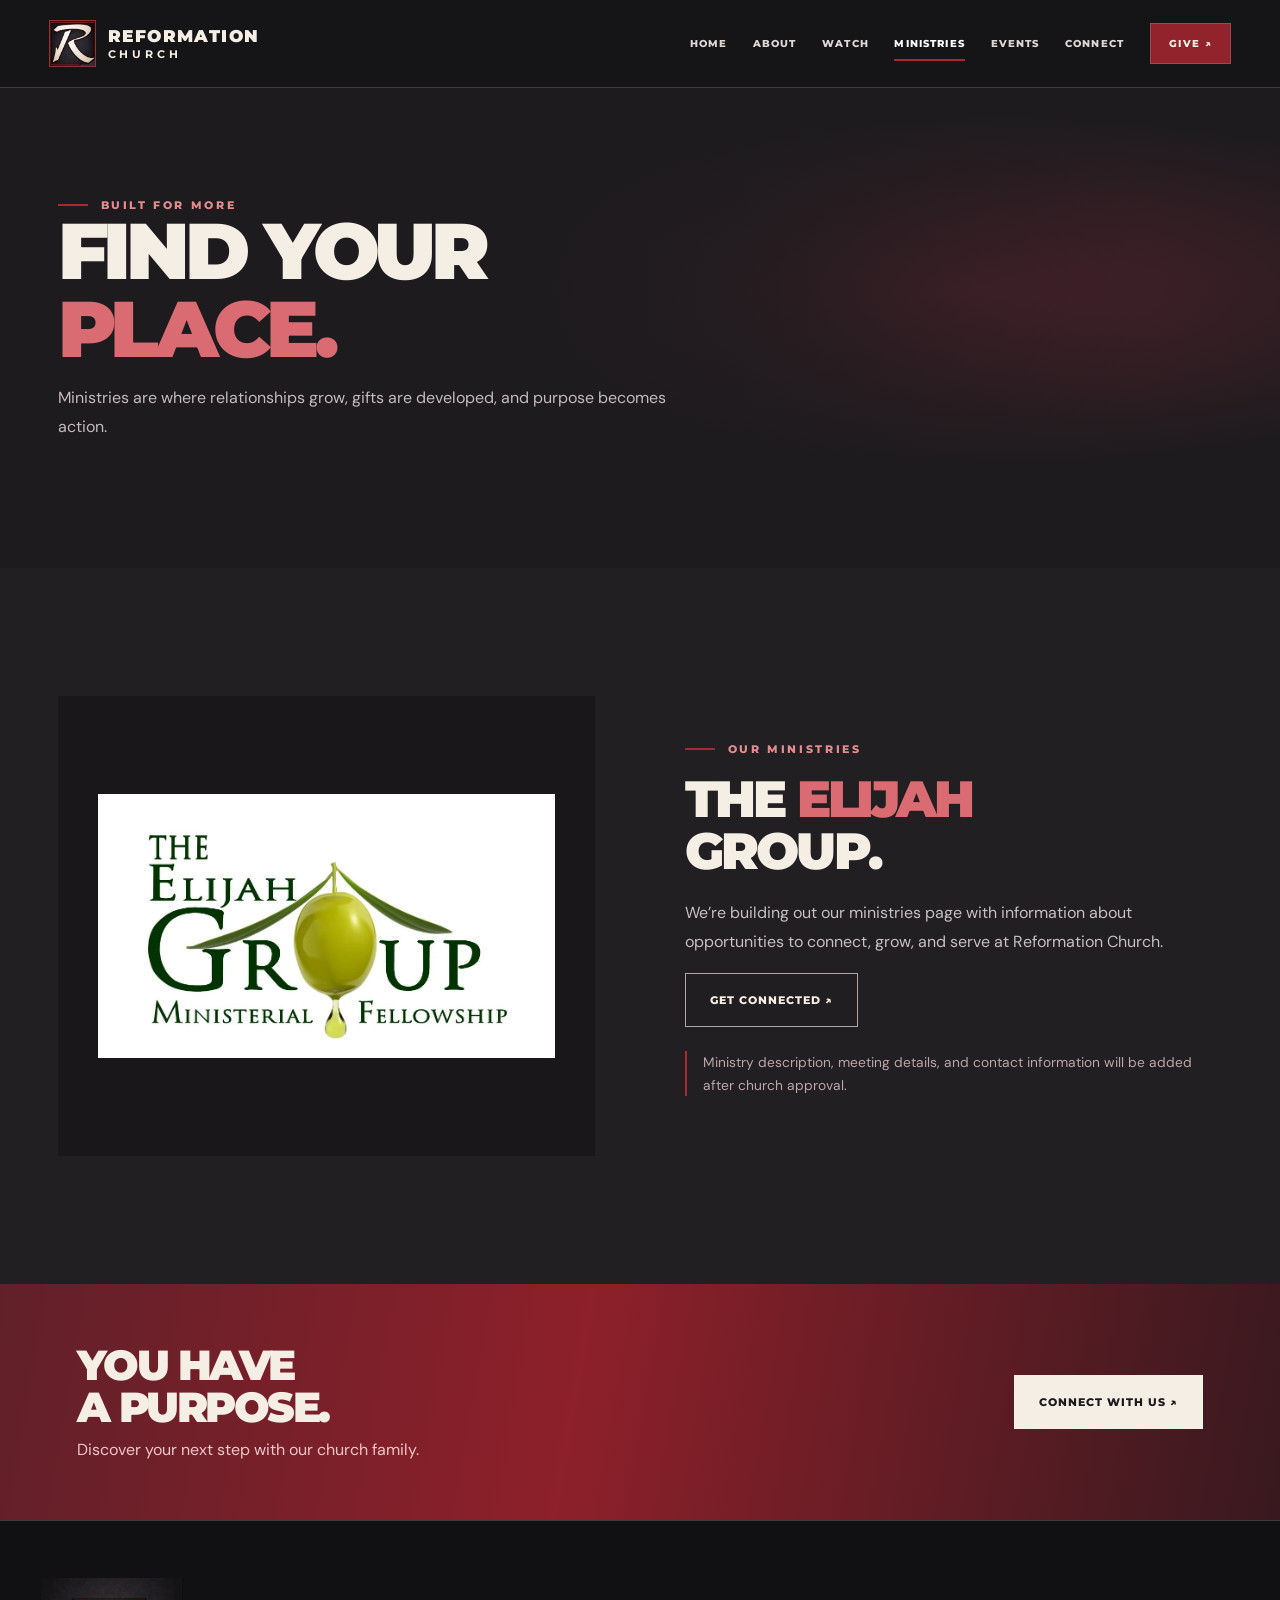
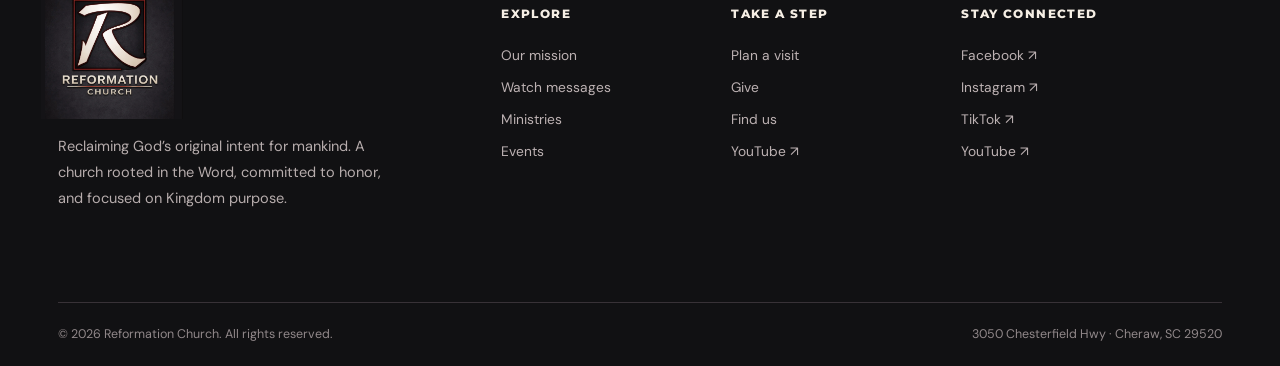
==== ministries.html @ b50b9546 "Publish Reformation Church website v1" ====
<!doctype html><html lang="en"><head>
<meta charset="utf-8"><meta name="viewport" content="width=device-width, initial-scale=1">
<meta name="theme-color" content="#181719"><meta name="description" content="Reformation Church in Cheraw, South Carolina. Reclaiming God’s original intent for mankind.">
<title>Ministries | Reformation Church</title>
<link rel="icon" type="image/webp" href="assets/images/logo-mark.webp"><link rel="preconnect" href="https://fonts.googleapis.com"><link rel="preconnect" href="https://fonts.gstatic.com" crossorigin>
<link rel="stylesheet" href="assets/css/styles.css">
</head><body>
<a class="sr-only" href="#main">Skip to content</a>
<header class="site-header inner-header">
  <div class="header-inner">
    <a class="brand" href="index.html" aria-label="Reformation Church homepage"><img class="brand-mark" src="assets/images/logo-mark.webp" alt=""><span class="brand-label">REFORMATION<small>CHURCH</small></span></a>
    <button class="menu-toggle" aria-label="Open menu" aria-expanded="false" aria-controls="site-nav">☰</button>
    <nav class="nav-links" id="site-nav" aria-label="Main navigation">
      <a href="index.html">Home</a>
<a href="about.html">About</a>
<a href="watch.html">Watch</a>
<a href="ministries.html" aria-current="page">Ministries</a>
<a href="events.html">Events</a>
<a href="connect.html">Connect</a>
      <a class="nav-give" href="give.html">Give ↗</a>
    </nav>
  </div>
</header>
<main id="main">
<section class="page-hero"><div class="container page-hero-inner"><div class="eyebrow">Built for more</div><h1 class="display">FIND YOUR<br><span class="text-red">PLACE.</span></h1><p>Ministries are where relationships grow, gifts are developed, and purpose becomes action.</p></div></section>
<section class="section alt"><div class="container page-feature"><div class="photo-frame" style="background:#191719;display:flex;align-items:center;justify-content:center;padding:40px"><img style="width:100%;height:auto;object-fit:contain" src="assets/images/elijah-group.webp" alt="Elijah Group logo" loading="lazy"></div><div><div class="eyebrow">Our ministries</div><h2 class="section-heading">THE <span class="text-red">ELIJAH</span><br>GROUP.</h2><p class="body-copy">We’re building out our ministries page with information about opportunities to connect, grow, and serve at Reformation Church.</p><a class="btn secondary" href="connect.html">Get connected ↗</a><p class="note" style="margin-top:24px">Ministry description, meeting details, and contact information will be added after church approval.</p></div></div></section>
<div class="callout"><div><h2>YOU HAVE<br>A PURPOSE.</h2><p>Discover your next step with our church family.</p></div><a class="btn" href="connect.html">Connect with us ↗</a></div></main>
<footer class="footer"><div class="container"><div class="footer-main">
  <div class="footer-brand"><img src="assets/images/logo-full.webp" class="footer-logo" alt="Reformation Church logo"><p class="footer-description">Reclaiming God’s original intent for mankind. A church rooted in the Word, committed to honor, and focused on Kingdom purpose.</p></div>
  <div><h4>Explore</h4><div class="footer-links"><a href="about.html">Our mission</a><a href="watch.html">Watch messages</a><a href="ministries.html">Ministries</a><a href="events.html">Events</a></div></div>
  <div><h4>Take a step</h4><div class="footer-links"><a href="connect.html">Plan a visit</a><a href="give.html">Give</a><a href="connect.html">Find us</a><a href="https://youtube.com/@ReformationChurchCheraw" target="_blank" rel="noopener noreferrer">YouTube ↗</a></div></div>
  <div><h4>Stay connected</h4><div class="footer-links"><a data-social="facebook">Facebook ↗</a><a data-social="instagram">Instagram ↗</a><a data-social="tiktok">TikTok ↗</a><a data-social="youtube">YouTube ↗</a><a data-social="rumble">Rumble ↗</a></div></div>
</div><div class="footer-bottom"><span>© <span id="year">2026</span> Reformation Church. All rights reserved.</span><span>3050 Chesterfield Hwy · Cheraw, SC 29520</span></div></div></footer>
<script src="assets/js/site-data.js"></script><script src="assets/js/site.js"></script>
<script>document.getElementById('year').textContent=new Date().getFullYear()</script>
</body></html>
---- assets/css/styles.css ----
@import url('https://fonts.googleapis.com/css2?family=Montserrat:wght@400;500;600;700;800;900&family=DM+Sans:wght@400;500;600;700&display=swap');
:root{color-scheme:dark;--bg:#181719;--bg2:#211e22;--bg3:#292529;--cream:#f5eee4;--muted:#bbb0af;--muted2:#897f81;--red:#ad2630;--red2:#76141d;--line:#40393e;--font:'Montserrat','Arial',sans-serif;--body:'DM Sans','Arial',sans-serif;--max:1320px}
*{box-sizing:border-box}html{scroll-behavior:smooth}body{margin:0;background:var(--bg);color:var(--cream);font-family:var(--body);-webkit-font-smoothing:antialiased}body.menu-open{overflow:hidden}a{color:inherit;text-decoration:none}button{font:inherit}button,a{-webkit-tap-highlight-color:transparent}button:focus-visible,a:focus-visible{outline:2px solid var(--cream);outline-offset:4px}img{max-width:100%;height:auto;display:block}::selection{background:#a3222c;color:white}.sr-only{position:absolute!important;width:1px;height:1px;padding:0;margin:-1px;overflow:hidden;clip:rect(0,0,0,0);white-space:nowrap;border:0}.container{width:min(calc(100% - 9vw),var(--max));margin:auto}.eyebrow{font:800 .68rem var(--font);letter-spacing:.24em;text-transform:uppercase;color:#e38b8f;display:flex;align-items:center;gap:13px}.eyebrow:before{content:'';width:30px;height:2px;background:var(--red)}.display{font:900 clamp(3.05rem,6.2vw,7.5rem)/.98 var(--font);letter-spacing:-.065em;text-transform:uppercase;margin:0}.display .outline{-webkit-text-stroke:1.1px var(--cream);color:transparent}.section-heading{font:900 clamp(2.3rem,4vw,4.7rem)/1.02 var(--font);letter-spacing:-.055em;text-transform:uppercase;margin:17px 0 22px}.body-copy{line-height:1.8;color:#c8bfc0;font-size:1rem;max-width:650px}.btn{display:inline-flex;align-items:center;justify-content:center;gap:26px;min-height:54px;padding:0 24px;font:800 .71rem var(--font);letter-spacing:.09em;text-transform:uppercase;transition:transform .24s,background .24s,color .24s,border-color .24s;border:1px solid transparent;cursor:pointer}.btn:hover{transform:translateY(-2px)}.btn.primary{background:var(--red);color:white}.btn.primary:hover{background:#c82f3b}.btn.secondary{border-color:#b6a5a6;background:#201e2180;color:var(--cream)}.btn.secondary:hover{background:var(--cream);color:var(--bg)}.btn.ghost{border-color:var(--line);color:var(--cream)}.btn.ghost:hover{border-color:var(--cream)}.btn.disabled{opacity:.55;cursor:not-allowed;pointer-events:none}.btn-arrow{font-size:1.2rem;line-height:1}.muted{color:var(--muted)}.text-red{color:#da6b73}.site-header{height:88px;display:flex;align-items:center;position:absolute;z-index:40;left:0;right:0;top:0;background:linear-gradient(180deg,rgba(15,15,17,.84),rgba(15,15,17,.11));border-bottom:1px solid #ffffff1d}.site-header.inner-header{position:relative;background:#151417;border-color:var(--line)}.header-inner{display:flex;align-items:center;justify-content:space-between;gap:24px;width:min(calc(100% - 7.6vw),1450px);margin:auto}.brand{display:inline-flex;align-items:center;gap:12px;min-width:230px}.brand-mark{width:47px;height:47px;object-fit:cover;border:1px solid #923038}.brand-label{font:900 1.08rem/.95 var(--font);letter-spacing:.085em;text-transform:uppercase}.brand-label small{display:block;font-size:.68rem;letter-spacing:.35em;margin-top:5px;font-weight:700}.nav-links{display:flex;align-items:center;gap:clamp(14px,2vw,31px)}.nav-links a:not(.nav-give){position:relative;font:800 .65rem var(--font);text-transform:uppercase;letter-spacing:.11em;white-space:nowrap;color:#dfd7d5;transition:color .2s}.nav-links a:not(.nav-give):hover,.nav-links a[aria-current="page"]{color:#fff}.nav-links a:not(.nav-give):after{content:'';position:absolute;bottom:-11px;left:0;width:0;background:var(--red);height:2px;transition:width .2s}.nav-links a:not(.nav-give):hover:after,.nav-links a[aria-current="page"]:after{width:100%}.nav-give{border:1px solid #9f4950;background:#92232d;padding:13px 18px;font:800 .65rem var(--font);letter-spacing:.14em;text-transform:uppercase}.nav-give:hover{background:#ba303b}.menu-toggle{display:none;border:1px solid var(--line);background:#292428;color:white;width:47px;height:47px;font-size:25px;cursor:pointer}
.hero{height:min(850px,100svh);min-height:680px;position:relative;overflow:hidden;background:#161518}.hero-slide{position:absolute;inset:0;visibility:hidden;opacity:0;transition:opacity .8s ease,visibility .8s;display:grid;grid-template-columns:57% 43%;isolation:isolate}.hero-slide.active{opacity:1;visibility:visible;z-index:1}.hero-slide:before{content:'';position:absolute;inset:0;z-index:2;pointer-events:none;background:linear-gradient(90deg,rgba(18,17,19,.18) 0%,rgba(18,17,19,0) 68%),linear-gradient(0deg,rgba(17,16,18,.75) 0%,transparent 20%)}.hero-content{z-index:5;display:flex;justify-content:center;flex-direction:column;align-items:flex-start;position:relative;padding:145px 5.5vw 115px max(6vw,calc((100vw - 1320px)/2));background:radial-gradient(ellipse at 15% 70%,#3b1c25aa 0%,transparent 52%),#1c1a1d}.hero-content:after{content:'';position:absolute;z-index:-1;right:-170px;top:0;bottom:0;width:200px;background:linear-gradient(90deg,#1c1a1d,transparent)}.hero-title{font:900 clamp(2.9rem,5.3vw,6.8rem)/.99 var(--font);letter-spacing:-.075em;text-transform:uppercase;margin:30px 0 22px;max-width:960px}.hero-title .accent{color:#c4444d}.hero-desc{max-width:500px;color:#d0c6c5;font-size:clamp(.95rem,1vw,1.08rem);line-height:1.8;margin:0 0 33px}.hero-actions{display:flex;gap:12px;flex-wrap:wrap}.hero-image{height:100%;position:relative;overflow:hidden;background:#29262b}.hero-image img{width:100%;height:100%;object-fit:cover;object-position:center 46%;filter:contrast(1.08) saturate(.89);transform:scale(1.025);transition:transform 7s linear}.hero-slide.active .hero-image img{transform:scale(1.08)}.hero-image.bishop img{object-position:center 22%}.hero-image.congregation img{object-position:55% 35%}.hero-image:after{content:'';position:absolute;inset:0;background:linear-gradient(180deg,#16141600 45%,#16141650),linear-gradient(90deg,#1b191c40,transparent 55%)}.hero-bottom{position:absolute;z-index:7;bottom:0;left:0;right:0;display:flex;align-items:center;justify-content:space-between;gap:26px;width:min(calc(100% - 12vw),1320px);margin:0 auto 39px}.slide-counter{font:800 .78rem var(--font);letter-spacing:.18em;color:#eae0dc}.slide-counter span{color:#d25e67}.carousel-controls{display:flex;align-items:center;gap:18px}.slide-dots{display:flex;gap:9px}.slide-dot{border:0;width:30px;height:3px;background:#ffffff55;cursor:pointer;padding:0;transition:background .2s}.slide-dot[aria-current="true"]{background:#df676f}.slide-arrow{background:#211b2188;border:1px solid #aa959799;color:#fff;cursor:pointer;width:43px;height:43px;display:grid;place-items:center;font-size:24px;transition:background .2s}.slide-arrow:hover{background:var(--red)}.scroll-cue{font:700 .61rem var(--font);letter-spacing:.28em;text-transform:uppercase;color:#eee4e0}.intro-strip{background:#0f0f11;border-block:1px solid #474043;min-height:72px;display:flex;align-items:center}.intro-inner{display:flex;gap:34px;justify-content:space-between;align-items:center}.intro-inner p{margin:0;font:800 .75rem var(--font);letter-spacing:.16em;text-transform:uppercase}.intro-inner strong{color:#e36f76}.intro-scroll{font:700 .67rem var(--font);letter-spacing:.12em;color:#bdb2af;text-transform:uppercase}.section{padding:clamp(78px,10vw,152px) 0}.section.dark{background:#181719}.section.alt{background:#211f22}.section.texture{background:radial-gradient(ellipse at 80% 30%,#51232a5c 0%,transparent 34%),#191719}.split{display:grid;grid-template-columns:1fr 1fr;gap:clamp(40px,7vw,120px);align-items:center}.intro-feature .image-stack{height:585px;position:relative}.image-stack .main{position:absolute;top:0;right:0;width:86%;height:86%;object-fit:cover;object-position:45% 50%;filter:saturate(.84)}.image-stack:before{content:'';width:60%;height:60%;border:1px solid #8f3039;position:absolute;left:0;bottom:0}.image-stack .picture-label{position:absolute;left:0;bottom:3%;padding:20px 26px;background:#9d202b;font:800 .63rem var(--font);letter-spacing:.2em;text-transform:uppercase}.statement{font:900 clamp(1.2rem,2.2vw,2rem)/1.35 var(--font);letter-spacing:-.032em;max-width:630px}.mission-highlight{border-left:3px solid #ad2732;padding-left:22px;margin:26px 0 32px}.mission-highlight p{color:#eee4e2;line-height:1.75;margin:0}.section-link{font:800 .7rem var(--font);letter-spacing:.15em;text-transform:uppercase;display:inline-flex;align-items:center;gap:18px;border-bottom:1px solid var(--red);padding-bottom:12px}.section-link:hover{color:#e68d95}.watch-splash{position:relative;min-height:590px;background:#0d0d0f;overflow:hidden;display:flex;align-items:center}.watch-splash .bg{position:absolute;inset:0;width:100%;height:100%;object-fit:cover;object-position:50% 28%;filter:brightness(.47) saturate(.65)}.watch-splash:after{content:'';position:absolute;inset:0;background:linear-gradient(90deg,#141214 5%,#141214af 55%,#18171911)}.watch-content{position:relative;z-index:2;padding-block:90px}.watch-content .section-heading{max-width:750px}.watch-content .body-copy{max-width:480px;margin-bottom:30px}.marquee-strip{border-block:1px solid var(--line);padding:24px 0;overflow:hidden;white-space:nowrap;color:#e2d6d2;font:800 clamp(.74rem,1.5vw,1rem) var(--font);letter-spacing:.2em;text-transform:uppercase}.marquee-strip .divider-dot{color:#b7323c;padding:0 30px}.values-grid{display:grid;grid-template-columns:repeat(4,1fr);gap:1px;background:#4b3c40;margin-top:52px;border:1px solid #4b3c40}.value-card{background:#211e22;padding:45px 28px;min-height:285px}.value-index{font:800 .73rem var(--font);color:#df747c;letter-spacing:.1em}.value-card h3{font:900 1.48rem var(--font);text-transform:uppercase;margin:43px 0 16px;letter-spacing:-.04em}.value-card p{font-size:.93rem;line-height:1.7;color:#bcb2b3;margin:0}.visit-grid{display:grid;grid-template-columns:repeat(3,1fr);gap:19px;margin-top:45px}.visit-card{padding:33px;border:1px solid #57444a;background:#211c22;min-height:222px}.visit-card .card-label{color:#e5878d;font:800 .63rem var(--font);letter-spacing:.17em;text-transform:uppercase}.visit-card h3{font:800 1.4rem var(--font);margin:23px 0 12px;letter-spacing:-.04em}.visit-card p{color:#b9b0af;line-height:1.7}.visit-card a{border-bottom:1px solid #ad2630;padding-bottom:5px}.social-row{display:flex;flex-wrap:wrap;gap:12px;margin-top:30px}.social-pill{border:1px solid #76666a;padding:14px 21px;font:800 .67rem var(--font);text-transform:uppercase;letter-spacing:.09em;transition:background .2s}.social-pill:hover{background:#a12631;border-color:#a12631}.social-pill span{color:#d88a8e;margin-left:20px}.callout{display:flex;justify-content:space-between;align-items:center;gap:36px;background:linear-gradient(100deg,#612029 0%,#8d202a 45%,#38191f 100%);padding:60px clamp(30px,6vw,88px)}.callout h2{font:900 clamp(1.9rem,3.3vw,3.9rem)/1 var(--font);letter-spacing:-.06em;text-transform:uppercase;margin:0 0 11px}.callout p{color:#f0c6c8;margin:0}.callout .btn{background:#f5eee4;color:#1c191c;white-space:nowrap}.callout .btn:hover{background:#fff}.footer{background:#111113;padding:82px 0 24px;border-top:1px solid var(--line)}.footer-main{display:grid;grid-template-columns:1.7fr .8fr .8fr 1.1fr;gap:40px;padding-bottom:75px}.footer-logo{width:142px;margin:-25px 0 0 -17px}.footer h4{font:800 .72rem var(--font);letter-spacing:.12em;text-transform:uppercase;margin:4px 0 25px}.footer-links{display:flex;flex-direction:column;align-items:flex-start;gap:14px;color:#bdb2b3;font-size:.86rem}.footer-links a:hover{color:#f5eee4}.footer-description{font-size:.91rem;color:#b7adad;line-height:1.8;max-width:350px}.footer-bottom{padding-top:23px;border-top:1px solid #383237;display:flex;justify-content:space-between;gap:24px;color:#91888a;font-size:.78rem}.footer-bottom a{color:#c5b7b7}.footer-bottom a:hover{color:#fff}
/* Inner pages */
.page-hero{min-height:480px;display:flex;align-items:center;position:relative;overflow:hidden;background:radial-gradient(ellipse at 75% 42%,#482129 0%,transparent 45%),#1d1b1e}.page-hero.image-hero{min-height:570px}.page-hero>.cover{position:absolute;right:0;top:0;height:100%;width:48%;object-fit:cover;object-position:50% 28%;filter:brightness(.64) saturate(.8)}.page-hero:after{content:'';position:absolute;inset:0;background:linear-gradient(90deg,#1d1b1e 35%,#1d1b1ebb 58%,transparent 90%)}.page-hero-inner{position:relative;z-index:1;padding-top:50px;padding-bottom:50px}.page-hero .display{max-width:910px}.page-hero p{max-width:650px;line-height:1.8;color:#c5babb;font-size:1rem}.mission-quote{border-left:4px solid var(--red);padding:15px 0 15px 35px;font:700 clamp(1.1rem,2vw,1.65rem)/1.6 var(--font);max-width:920px}.principles{display:grid;grid-template-columns:repeat(2,1fr);gap:22px;margin-top:50px}.principle{background:#252126;padding:40px;border:1px solid #493940}.principle .small-index{font:800 .68rem var(--font);color:#d86b74;letter-spacing:.21em}.principle h3{font:900 1.55rem var(--font);letter-spacing:-.03em;text-transform:uppercase;margin:16px 0}.principle p,.principle li{color:#beb2b3;line-height:1.8}.principle ul{padding-left:20px}.page-feature{display:grid;grid-template-columns:1fr 1fr;gap:clamp(40px,7vw,100px);align-items:center}.page-feature .photo-frame{min-height:460px;overflow:hidden}.page-feature .photo-frame img{height:510px;width:100%;object-fit:cover;object-position:center 34%}.empty-panel{border:1px solid #574348;background:linear-gradient(120deg,#292126,#181719);padding:55px;min-height:300px;display:flex;flex-direction:column;justify-content:center;align-items:flex-start}.empty-panel h3{font:800 1.8rem var(--font);letter-spacing:-.04em;text-transform:uppercase;margin:12px 0}.empty-panel p{line-height:1.8;color:#beb3b6;max-width:590px}.info-pair{display:grid;grid-template-columns:1fr 1fr;gap:22px;margin-top:35px}.info-pair .info-box{border:1px solid #4e4044;padding:32px;background:#242025}.info-pair h3{font:800 1.1rem var(--font);text-transform:uppercase}.info-box p{color:#bfb3b3;line-height:1.8}.mini-social-grid{display:grid;grid-template-columns:repeat(2,1fr);gap:14px}.mini-social-grid a{padding:25px 29px;border:1px solid #504145;display:flex;justify-content:space-between;align-items:center;font:800 .82rem var(--font);text-transform:uppercase;letter-spacing:.09em;transition:background .2s}.mini-social-grid a:hover{background:#8c2029}.note{font-size:.86rem;color:#bca6a8;border-left:2px solid var(--red);padding-left:16px;line-height:1.65}.eyebrow-spacer{height:12px}
@media(max-width:1100px){.nav-links{gap:15px}.nav-links a:not(.nav-give){font-size:.59rem}.brand{min-width:195px}.brand-label{font-size:.95rem}.brand-label small{font-size:.58rem}.hero-title{font-size:clamp(2.9rem,5vw,5rem)}.values-grid{grid-template-columns:repeat(2,1fr)}}
@media(max-width:830px){.site-header{height:76px}.header-inner{width:calc(100% - 34px)}.brand-mark{width:44px;height:44px}.brand{min-width:0}.menu-toggle{display:block;z-index:51}.nav-links{position:fixed;top:0;left:0;right:0;height:100svh;background:#151417;flex-direction:column;justify-content:center;align-items:stretch;gap:0;padding:110px 11vw 50px;transform:translateY(-105%);transition:transform .32s;z-index:50}.nav-links.open{transform:translateY(0)}.nav-links a:not(.nav-give){font-size:1.25rem;padding:12px 0}.nav-links a:not(.nav-give):after{bottom:8px}.nav-give{text-align:center;margin-top:18px;padding:18px}.hero{min-height:780px;height:100svh;max-height:950px}.hero-slide{display:block}.hero-image{position:absolute;inset:0 0 0 15%;height:100%}.hero-image img{object-position:center 22%;filter:brightness(.6) saturate(.85)}.hero-image.bishop img{object-position:center 22%}.hero-content{height:100%;padding:145px 8vw 150px;background:linear-gradient(90deg,#191719 1%,#191719dc 52%,#1917195c 100%);justify-content:center}.hero-content:after{display:none}.hero-title{font-size:clamp(3rem,8vw,5.7rem);max-width:750px}.hero-desc{max-width:580px}.hero-bottom{width:calc(100% - 16vw)}.split,.page-feature{grid-template-columns:1fr}.intro-feature .image-stack{height:470px;max-width:650px}.visit-grid{grid-template-columns:1fr}.footer-main{grid-template-columns:1.1fr 1fr;gap:45px}.page-hero>.cover{width:70%;filter:brightness(.47)}.page-hero:after{background:linear-gradient(90deg,#1d1b1e 2%,#1d1b1ec7 63%,transparent)}.principles{grid-template-columns:1fr}.watch-splash{min-height:510px}}
@media(max-width:540px){.container{width:calc(100% - 40px)}.brand-label{font-size:.78rem}.brand-label small{font-size:.5rem}.brand-mark{width:40px;height:40px}.hero{min-height:720px;max-height:840px}.hero-content{padding:134px 21px 130px}.hero-title{font-size:clamp(2.55rem,10.1vw,4.1rem);letter-spacing:-.065em}.hero-desc{font-size:.9rem;line-height:1.7}.hero-image{inset:0}.hero-image img{filter:brightness(.43) saturate(.78)}.hero-content{background:linear-gradient(90deg,#1b191cdd,#1b191c91)}.hero-actions{gap:9px}.btn{min-height:51px;padding:0 16px;font-size:.6rem;gap:15px}.scroll-cue{display:none}.hero-bottom{width:calc(100% - 40px);margin-bottom:25px}.slide-arrow{width:37px;height:37px}.carousel-controls{gap:9px}.intro-inner{justify-content:center}.intro-inner p{font-size:.59rem;text-align:center;line-height:1.6}.intro-scroll{display:none}.section{padding:75px 0}.section-heading{font-size:clamp(2.15rem,9.4vw,3.7rem)}.intro-feature .image-stack{height:350px}.image-stack .picture-label{font-size:.51rem;padding:14px 17px}.value-card{min-height:250px;padding:32px 24px}.value-card h3{font-size:1.2rem;margin-top:26px}.values-grid{grid-template-columns:1fr}.callout{display:block;padding:45px 27px}.callout .btn{margin-top:24px}.footer{padding-top:56px}.footer-main{grid-template-columns:1fr 1fr;gap:31px}.footer-brand{grid-column:span 2}.footer-logo{margin:-22px 0 0 -22px}.footer-bottom{flex-direction:column;gap:9px}.page-hero{min-height:430px}.page-hero.image-hero{min-height:525px}.page-hero .display{font-size:clamp(2.7rem,10vw,4rem)}.page-hero-inner{padding-top:60px}.principle{padding:28px}.mini-social-grid,.info-pair{grid-template-columns:1fr}.empty-panel{padding:31px;min-height:260px}.watch-splash{min-height:550px}.page-feature .photo-frame img{height:395px}}
@media(prefers-reduced-motion:reduce){html{scroll-behavior:auto}*,*:before,*:after{animation-duration:.01ms!important;transition-duration:.01ms!important}.hero-slide.active .hero-image img{transform:none}}
/* Hide not-yet-approved external accounts even when a link has layout styling. */
[hidden] { display: none !important; }
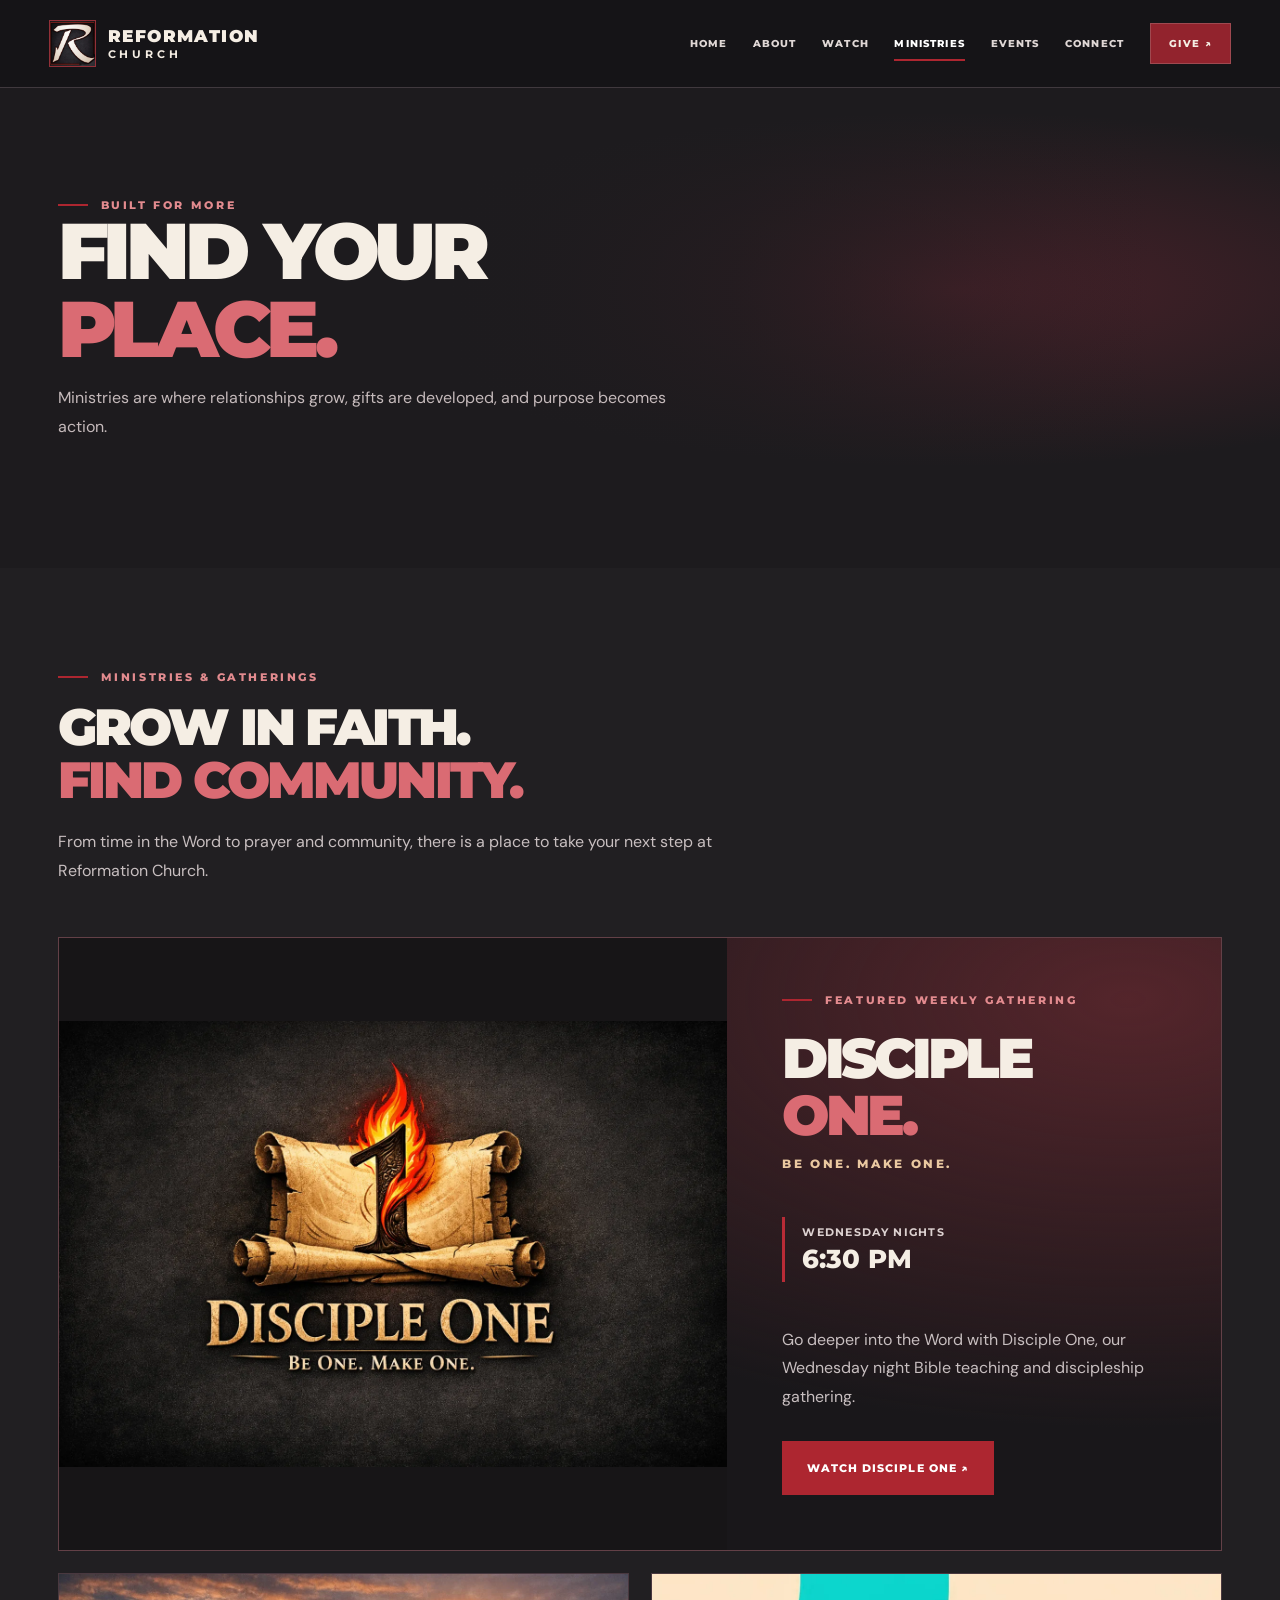
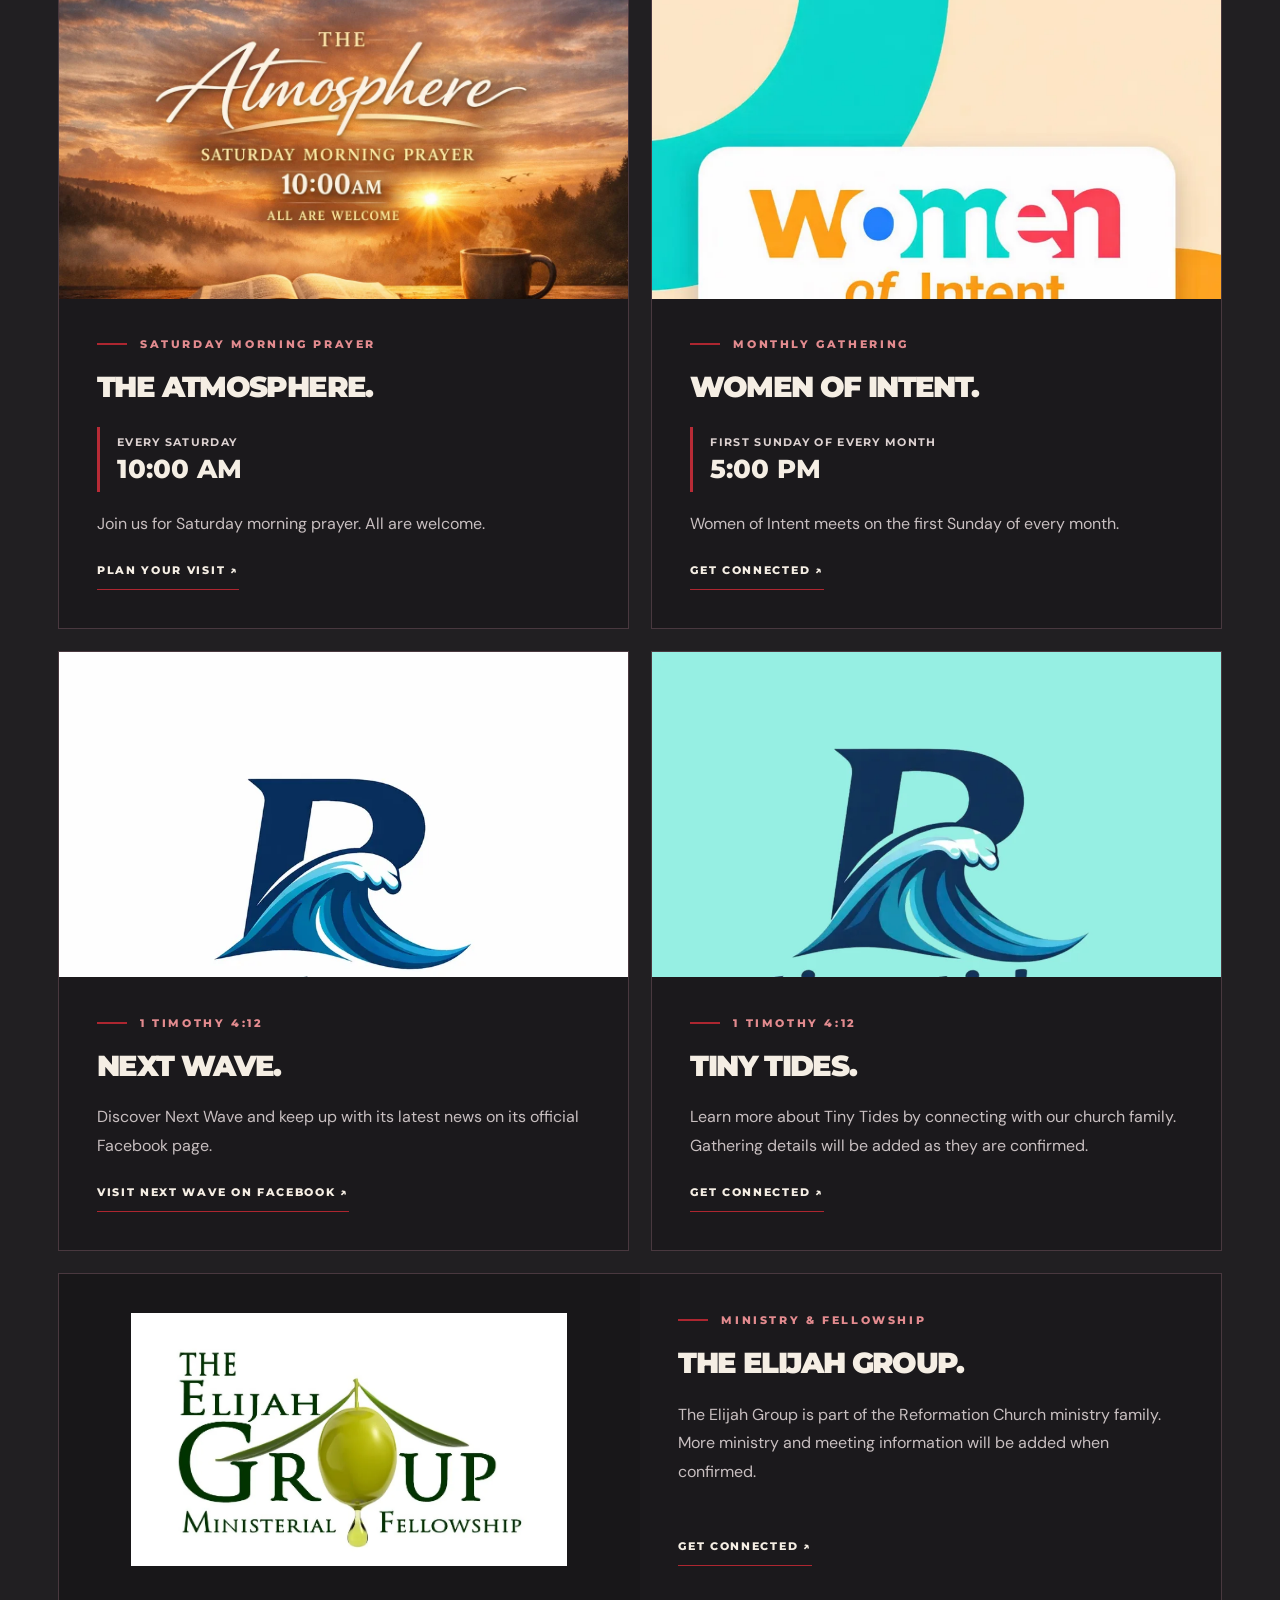
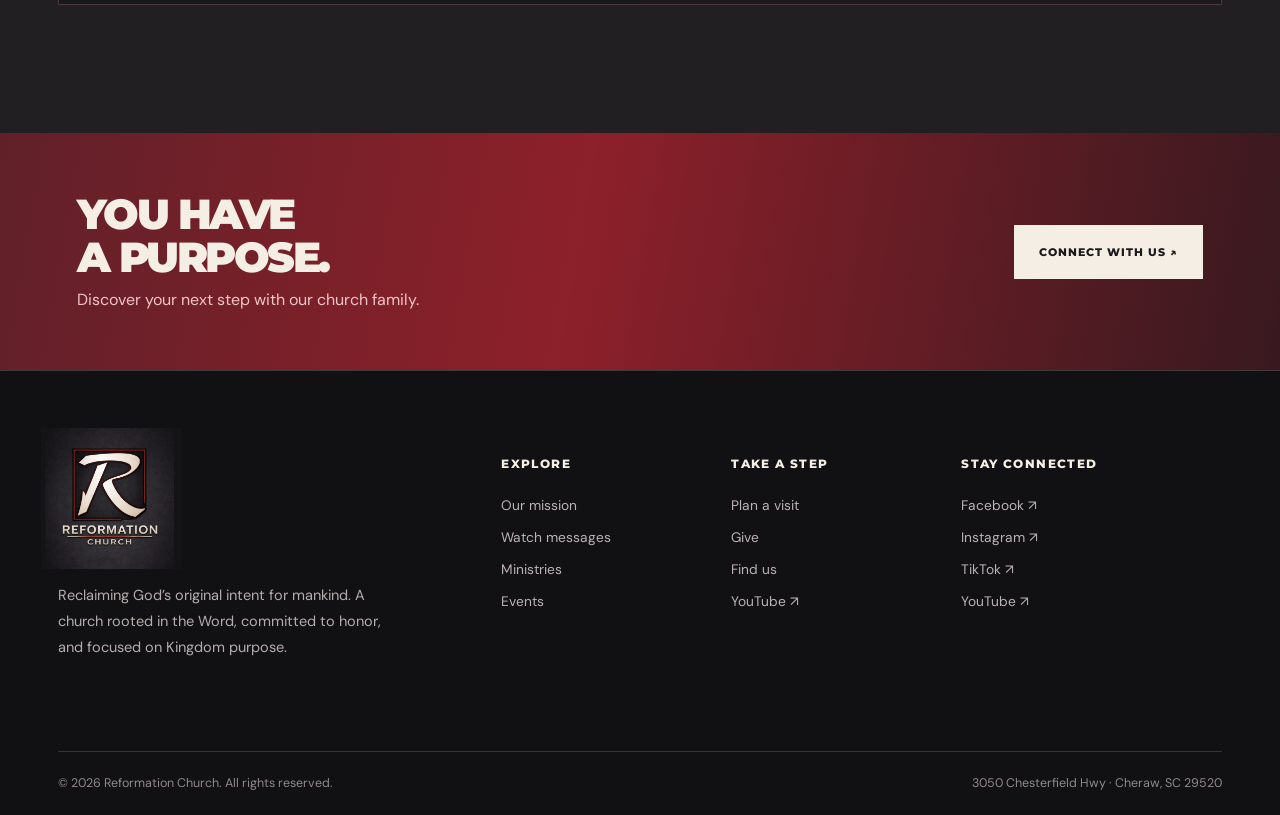
==== commit a7f587e1: "Add Disciple One and ministry galleries with schedules and Next Wave link" ====
--- a/ministries.html
+++ b/ministries.html
@@ -23,7 +23,85 @@
 </header>
 <main id="main">
 <section class="page-hero"><div class="container page-hero-inner"><div class="eyebrow">Built for more</div><h1 class="display">FIND YOUR<br><span class="text-red">PLACE.</span></h1><p>Ministries are where relationships grow, gifts are developed, and purpose becomes action.</p></div></section>
-<section class="section alt"><div class="container page-feature"><div class="photo-frame" style="background:#191719;display:flex;align-items:center;justify-content:center;padding:40px"><img style="width:100%;height:auto;object-fit:contain" src="assets/images/elijah-group.webp" alt="Elijah Group logo" loading="lazy"></div><div><div class="eyebrow">Our ministries</div><h2 class="section-heading">THE <span class="text-red">ELIJAH</span><br>GROUP.</h2><p class="body-copy">We’re building out our ministries page with information about opportunities to connect, grow, and serve at Reformation Church.</p><a class="btn secondary" href="connect.html">Get connected ↗</a><p class="note" style="margin-top:24px">Ministry description, meeting details, and contact information will be added after church approval.</p></div></div></section>
+<section class="section alt ministry-section" aria-labelledby="ministries-title">
+  <div class="container">
+    <div class="ministry-lead">
+      <div class="eyebrow">Ministries &amp; gatherings</div>
+      <h2 class="section-heading" id="ministries-title">GROW IN FAITH.<br><span class="text-red">FIND COMMUNITY.</span></h2>
+      <p class="body-copy">From time in the Word to prayer and community, there is a place to take your next step at Reformation Church.</p>
+    </div>
+
+    <article class="ministry-featured" id="disciple-one" aria-labelledby="disciple-one-title">
+      <div class="ministry-featured-media">
+        <video autoplay muted loop playsinline preload="metadata" poster="assets/images/disciple-one.webp" aria-hidden="true">
+          <source src="assets/video/disciple-one-flame.mp4" type="video/mp4">
+        </video>
+      </div>
+      <div class="ministry-featured-copy">
+        <div class="eyebrow">Featured weekly gathering</div>
+        <h3 id="disciple-one-title">DISCIPLE <span class="text-red">ONE.</span></h3>
+        <p class="ministry-tagline">BE ONE. MAKE ONE.</p>
+        <p class="ministry-meeting"><span>Wednesday nights</span><strong>6:30 PM</strong></p>
+        <p class="body-copy">Go deeper into the Word with Disciple One, our Wednesday night Bible teaching and discipleship gathering.</p>
+        <a class="btn primary" href="https://www.youtube.com/watch?v=lSwhxUquP6w&amp;list=PLkqtNtNRJW116iyvXzuQtnoERsM54LtBY" target="_blank" rel="noopener noreferrer" aria-label="Watch the Disciple One YouTube playlist">Watch Disciple One ↗</a>
+      </div>
+    </article>
+
+    <div class="ministry-grid">
+      <article class="ministry-card" aria-labelledby="atmosphere-title">
+        <div class="ministry-card-art"><img src="assets/images/atmosphere-prayer.webp" loading="lazy" alt="The Atmosphere, Saturday Morning Prayer at 10:00 AM, all are welcome"></div>
+        <div class="ministry-card-copy">
+          <div class="eyebrow">Saturday morning prayer</div>
+          <h3 id="atmosphere-title">THE ATMOSPHERE.</h3>
+          <p class="ministry-meeting"><span>Every Saturday</span><strong>10:00 AM</strong></p>
+          <p class="body-copy">Join us for Saturday morning prayer. All are welcome.</p>
+          <a class="section-link" href="connect.html">Plan your visit ↗</a>
+        </div>
+      </article>
+
+      <article class="ministry-card" aria-labelledby="women-title">
+        <div class="ministry-card-art"><img src="assets/images/women-of-intent.webp" loading="lazy" alt="Women of Intent ministry graphic"></div>
+        <div class="ministry-card-copy">
+          <div class="eyebrow">Monthly gathering</div>
+          <h3 id="women-title">WOMEN OF INTENT.</h3>
+          <p class="ministry-meeting"><span>First Sunday of every month</span><strong>5:00 PM</strong></p>
+          <p class="body-copy">Women of Intent meets on the first Sunday of every month.</p>
+          <a class="section-link" href="connect.html">Get connected ↗</a>
+        </div>
+      </article>
+
+      <article class="ministry-card" aria-labelledby="nextwave-title">
+        <div class="ministry-card-art"><img src="assets/images/next-wave.webp" loading="lazy" alt="Next Wave logo, 1 Timothy 4:12"></div>
+        <div class="ministry-card-copy">
+          <div class="eyebrow">1 Timothy 4:12</div>
+          <h3 id="nextwave-title">NEXT WAVE.</h3>
+          <p class="body-copy">Discover Next Wave and keep up with its latest news on its official Facebook page.</p>
+          <a class="section-link" href="https://www.facebook.com/profile.php?id=61578307989979" target="_blank" rel="noopener noreferrer">Visit Next Wave on Facebook ↗</a>
+        </div>
+      </article>
+
+      <article class="ministry-card" aria-labelledby="tinytides-title">
+        <div class="ministry-card-art"><img src="assets/images/tiny-tides.webp" loading="lazy" alt="Tiny Tides logo, 1 Timothy 4:12"></div>
+        <div class="ministry-card-copy">
+          <div class="eyebrow">1 Timothy 4:12</div>
+          <h3 id="tinytides-title">TINY TIDES.</h3>
+          <p class="body-copy">Learn more about Tiny Tides by connecting with our church family. Gathering details will be added as they are confirmed.</p>
+          <a class="section-link" href="connect.html">Get connected ↗</a>
+        </div>
+      </article>
+
+      <article class="ministry-card ministry-card-wide" aria-labelledby="elijah-title">
+        <div class="ministry-card-art"><img src="assets/images/elijah-group.webp" loading="lazy" alt="The Elijah Group logo"></div>
+        <div class="ministry-card-copy">
+          <div class="eyebrow">Ministry &amp; fellowship</div>
+          <h3 id="elijah-title">THE ELIJAH GROUP.</h3>
+          <p class="body-copy">The Elijah Group is part of the Reformation Church ministry family. More ministry and meeting information will be added when confirmed.</p>
+          <a class="section-link" href="connect.html">Get connected ↗</a>
+        </div>
+      </article>
+    </div>
+  </div>
+</section>
 <div class="callout"><div><h2>YOU HAVE<br>A PURPOSE.</h2><p>Discover your next step with our church family.</p></div><a class="btn" href="connect.html">Connect with us ↗</a></div></main>
 <footer class="footer"><div class="container"><div class="footer-main">
   <div class="footer-brand"><img src="assets/images/logo-full.webp" class="footer-logo" alt="Reformation Church logo"><p class="footer-description">Reclaiming God’s original intent for mankind. A church rooted in the Word, committed to honor, and focused on Kingdom purpose.</p></div>
--- a/assets/css/styles.css
+++ b/assets/css/styles.css
@@ -10,3 +10,35 @@
 @media(prefers-reduced-motion:reduce){html{scroll-behavior:auto}*,*:before,*:after{animation-duration:.01ms!important;transition-duration:.01ms!important}.hero-slide.active .hero-image img{transform:none}}
 /* Hide not-yet-approved external accounts even when a link has layout styling. */
 [hidden] { display: none !important; }
+
+
+/* Ministries page: responsive featured series and ministry cards */
+.ministry-section{padding-top:clamp(75px,8vw,120px)}
+.ministry-lead{max-width:850px;margin-bottom:clamp(30px,4vw,55px)}
+.ministry-lead .body-copy{max-width:700px}
+.ministry-featured{display:grid;grid-template-columns:1.15fr .85fr;border:1px solid #634047;background:radial-gradient(ellipse at 92% 10%,#54252b 0%,transparent 55%),#19171a;overflow:hidden}
+.ministry-featured-media{position:relative;min-height:430px;background:#171517}
+.ministry-featured-media video{display:block;position:absolute;inset:0;width:100%;height:100%;object-fit:contain}
+.ministry-featured-copy{padding:clamp(30px,4.3vw,64px);display:flex;flex-direction:column;align-items:flex-start;justify-content:center}
+.ministry-featured-copy h3{font:900 clamp(2.3rem,4.4vw,4.8rem)/1.02 var(--font);letter-spacing:-.065em;margin:22px 0 8px}
+.ministry-tagline{font:800 .75rem var(--font);letter-spacing:.22em;color:#eac8a0;margin:4px 0 24px}
+.ministry-featured-copy .body-copy{margin:22px 0 29px}
+.ministry-meeting{border-left:3px solid #b82b36;padding:8px 0 8px 17px;display:flex;flex-direction:column;gap:4px;margin:22px 0;color:#ddd2d1}
+.ministry-meeting span{font:700 .68rem var(--font);text-transform:uppercase;letter-spacing:.12em}
+.ministry-meeting strong{font:800 clamp(1.25rem,2vw,1.75rem) var(--font);color:var(--cream)}
+.ministry-grid{display:grid;grid-template-columns:repeat(2,minmax(0,1fr));gap:22px;margin-top:22px}
+.ministry-card{min-width:0;display:flex;flex-direction:column;border:1px solid #49383f;background:#1b191c;overflow:hidden}
+.ministry-card-art{height:325px;display:grid;place-items:center;background:#181719;overflow:hidden}
+.ministry-card-art img{width:100%;height:100%;object-fit:contain}
+.ministry-card-copy{padding:clamp(28px,3vw,45px);flex:1;display:flex;flex-direction:column;align-items:flex-start}
+.ministry-card-copy h3{font:900 clamp(1.6rem,2.3vw,2.55rem)/1.08 var(--font);letter-spacing:-.055em;margin:20px 0 12px}
+.ministry-card-copy .body-copy{margin:10px 0 24px}
+.ministry-card-copy .section-link{margin-top:auto}
+.ministry-card-copy .ministry-meeting{margin:12px 0 8px}
+.ministry-card-wide{grid-column:1/-1;display:grid;grid-template-columns:1fr 1fr}
+.ministry-card-wide .ministry-card-art{height:auto;min-height:330px}
+.ministry-card-wide .ministry-card-art img{width:min(75%,450px);height:auto;object-fit:contain}
+.ministry-card-wide .ministry-card-copy{justify-content:center}
+@media(max-width:950px){.ministry-featured{grid-template-columns:1fr}.ministry-featured-media{min-height:360px}.ministry-featured-copy{padding:38px}.ministry-featured-copy h3{font-size:clamp(2.6rem,6vw,4rem)}.ministry-card-art{height:285px}}
+@media(max-width:670px){.ministry-grid{grid-template-columns:1fr}.ministry-featured-media{min-height:230px}.ministry-featured-copy{padding:28px 23px 34px}.ministry-featured-copy h3{font-size:clamp(2.2rem,9vw,3.2rem)}.ministry-card-art{height:255px}.ministry-card-copy{padding:29px 24px 34px}.ministry-card-wide{grid-column:auto;grid-template-columns:1fr}.ministry-card-wide .ministry-card-art{height:280px;min-height:0}.ministry-card-wide .ministry-card-art img{max-height:230px;width:75%}}
+@media(prefers-reduced-motion:reduce){.ministry-featured-media video{visibility:hidden}.ministry-featured-media{background:center/contain no-repeat url('../images/disciple-one.webp')}}
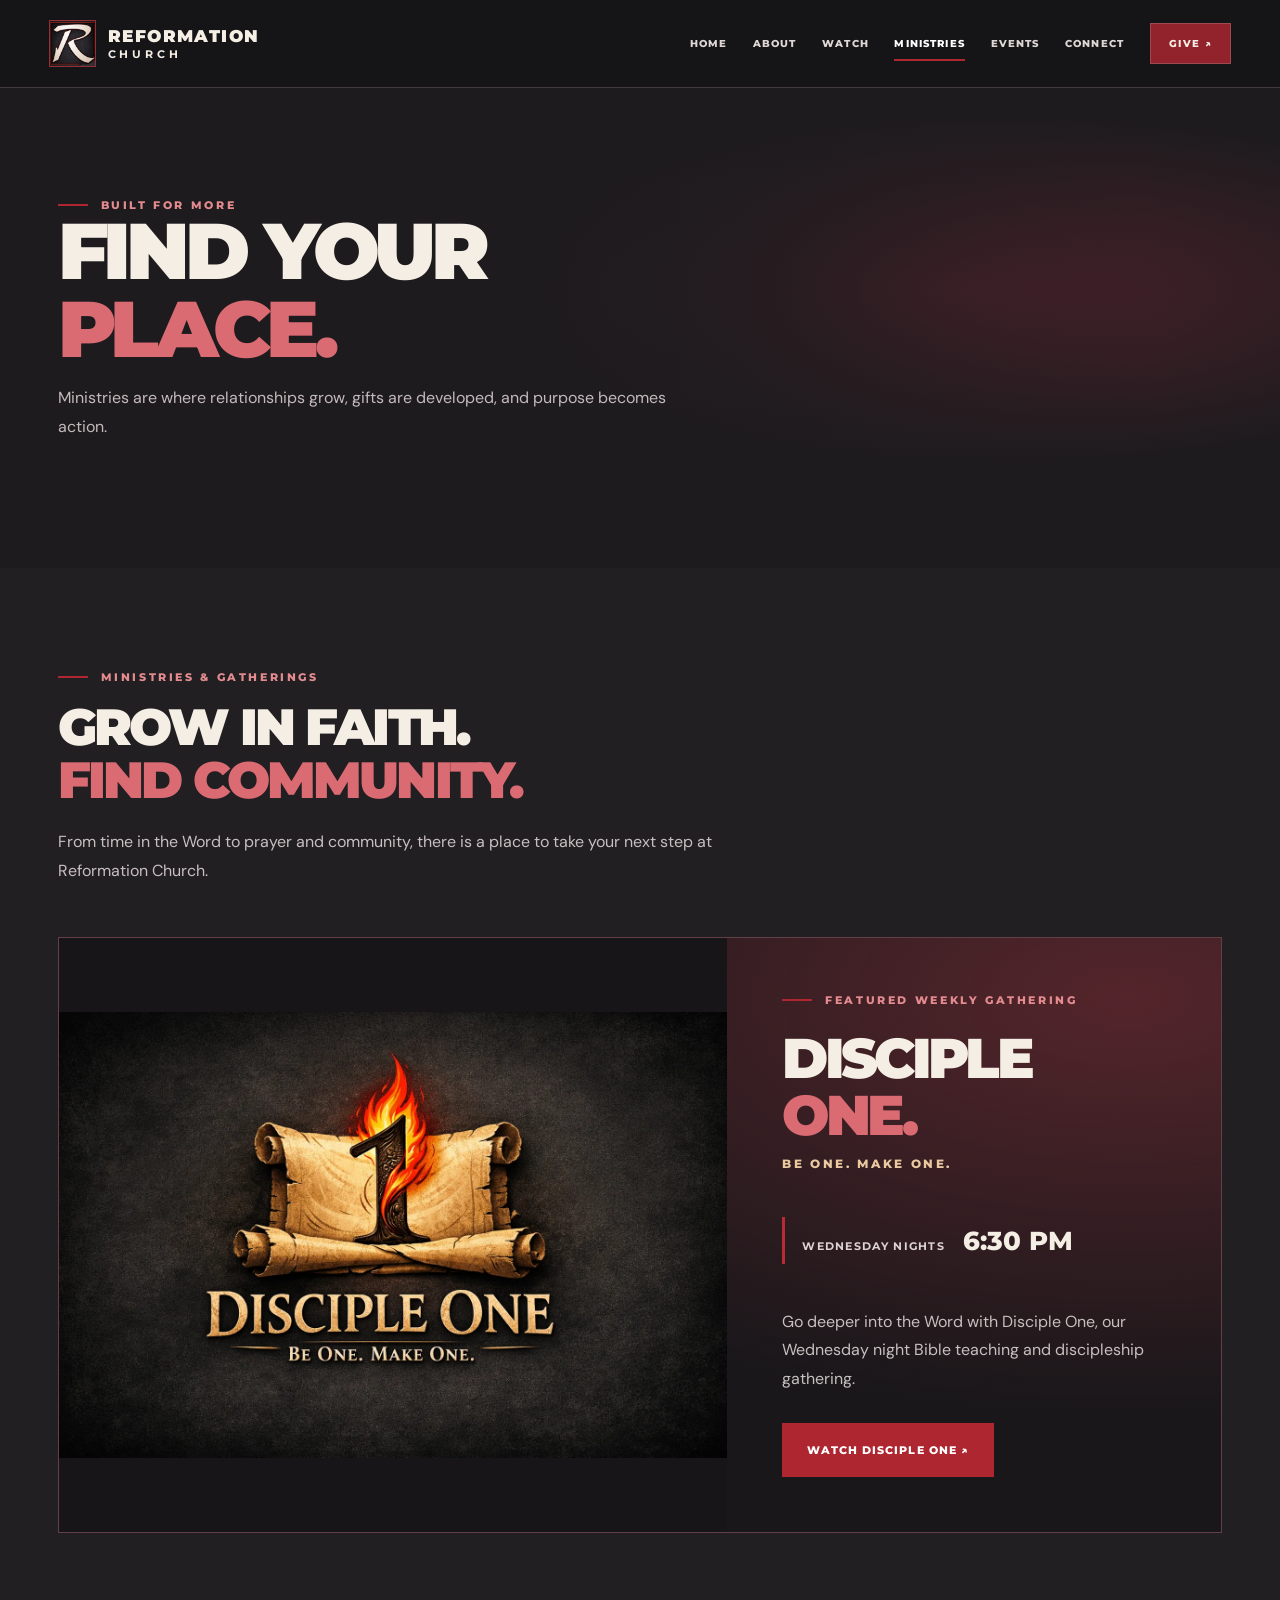
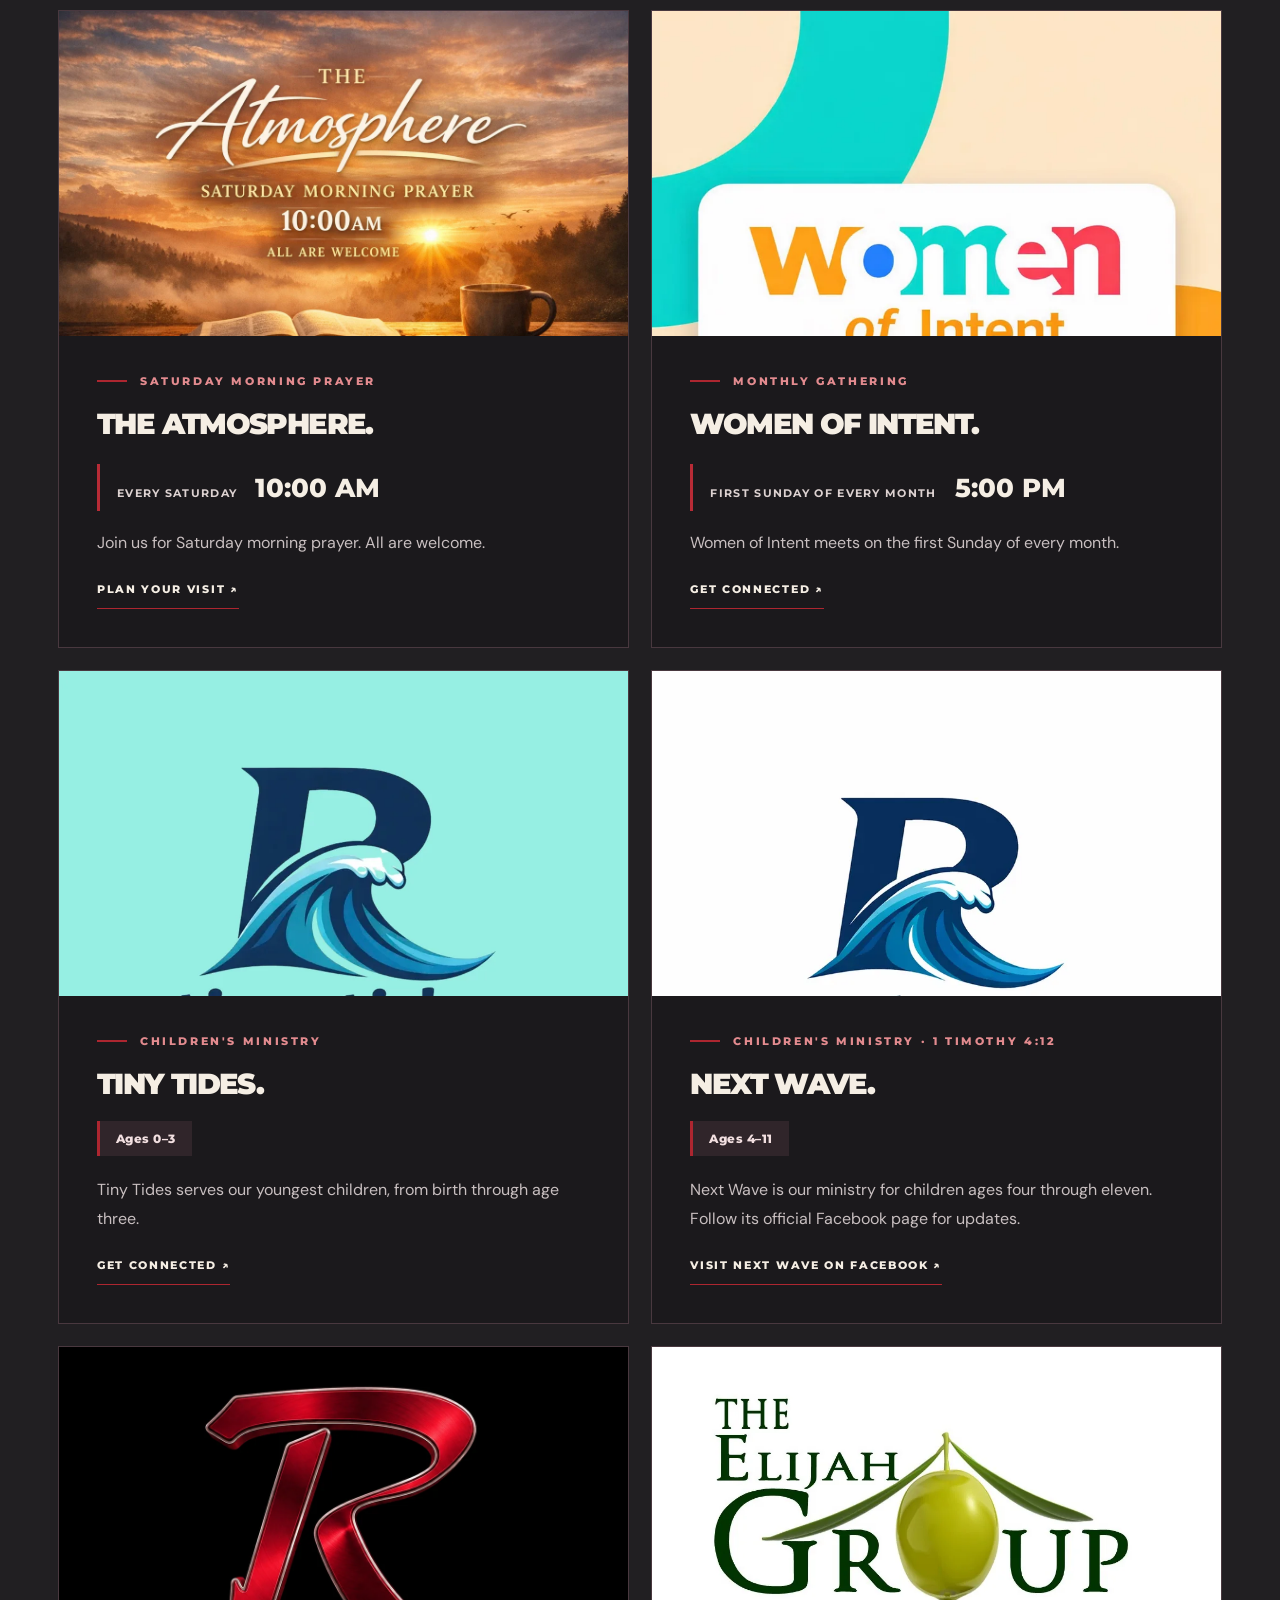
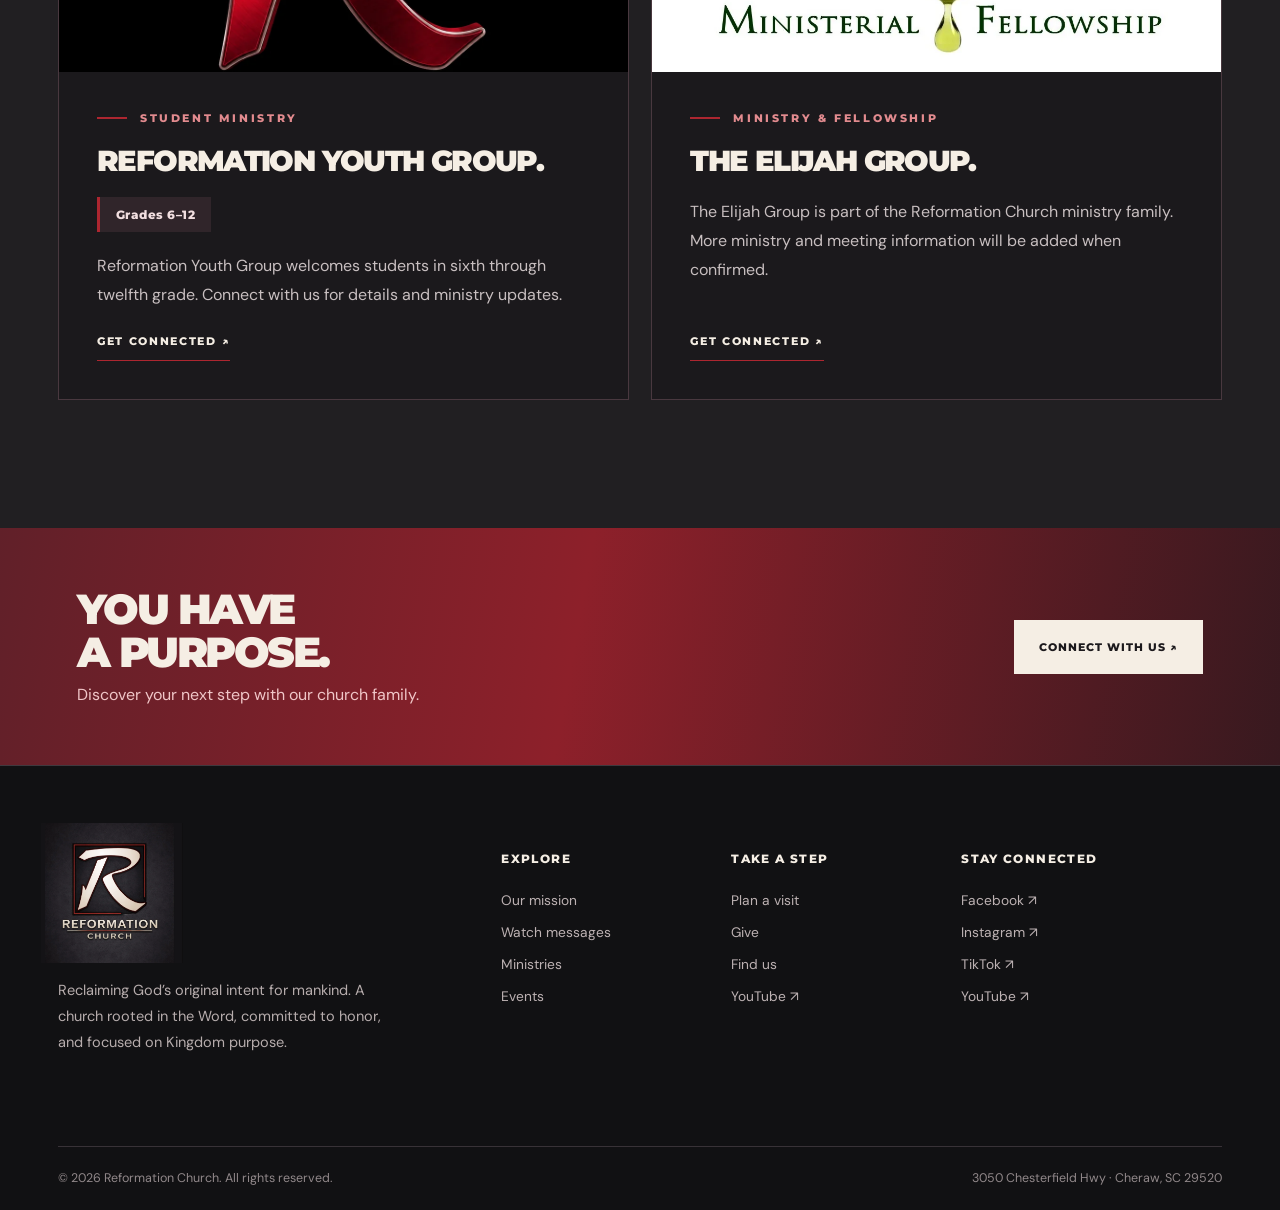
==== commit 3e4d8dbe: "Improve ministries spacing and add youth group and age ranges" ====
--- a/ministries.html
+++ b/ministries.html
@@ -41,7 +41,7 @@
         <div class="eyebrow">Featured weekly gathering</div>
         <h3 id="disciple-one-title">DISCIPLE <span class="text-red">ONE.</span></h3>
         <p class="ministry-tagline">BE ONE. MAKE ONE.</p>
-        <p class="ministry-meeting"><span>Wednesday nights</span><strong>6:30 PM</strong></p>
+        <p class="ministry-meeting"><span>Wednesday nights</span> <strong>6:30 PM</strong></p>
         <p class="body-copy">Go deeper into the Word with Disciple One, our Wednesday night Bible teaching and discipleship gathering.</p>
         <a class="btn primary" href="https://www.youtube.com/watch?v=lSwhxUquP6w&amp;list=PLkqtNtNRJW116iyvXzuQtnoERsM54LtBY" target="_blank" rel="noopener noreferrer" aria-label="Watch the Disciple One YouTube playlist">Watch Disciple One ↗</a>
       </div>
@@ -53,7 +53,7 @@
         <div class="ministry-card-copy">
           <div class="eyebrow">Saturday morning prayer</div>
           <h3 id="atmosphere-title">THE ATMOSPHERE.</h3>
-          <p class="ministry-meeting"><span>Every Saturday</span><strong>10:00 AM</strong></p>
+          <p class="ministry-meeting"><span>Every Saturday</span> <strong>10:00 AM</strong></p>
           <p class="body-copy">Join us for Saturday morning prayer. All are welcome.</p>
           <a class="section-link" href="connect.html">Plan your visit ↗</a>
         </div>
@@ -64,33 +64,46 @@
         <div class="ministry-card-copy">
           <div class="eyebrow">Monthly gathering</div>
           <h3 id="women-title">WOMEN OF INTENT.</h3>
-          <p class="ministry-meeting"><span>First Sunday of every month</span><strong>5:00 PM</strong></p>
+          <p class="ministry-meeting"><span>First Sunday of every month</span> <strong>5:00 PM</strong></p>
           <p class="body-copy">Women of Intent meets on the first Sunday of every month.</p>
           <a class="section-link" href="connect.html">Get connected ↗</a>
-        </div>
-      </article>
-
-      <article class="ministry-card" aria-labelledby="nextwave-title">
-        <div class="ministry-card-art"><img src="assets/images/next-wave.webp" loading="lazy" alt="Next Wave logo, 1 Timothy 4:12"></div>
-        <div class="ministry-card-copy">
-          <div class="eyebrow">1 Timothy 4:12</div>
-          <h3 id="nextwave-title">NEXT WAVE.</h3>
-          <p class="body-copy">Discover Next Wave and keep up with its latest news on its official Facebook page.</p>
-          <a class="section-link" href="https://www.facebook.com/profile.php?id=61578307989979" target="_blank" rel="noopener noreferrer">Visit Next Wave on Facebook ↗</a>
         </div>
       </article>
 
       <article class="ministry-card" aria-labelledby="tinytides-title">
         <div class="ministry-card-art"><img src="assets/images/tiny-tides.webp" loading="lazy" alt="Tiny Tides logo, 1 Timothy 4:12"></div>
         <div class="ministry-card-copy">
-          <div class="eyebrow">1 Timothy 4:12</div>
+          <div class="eyebrow">Children's ministry</div>
           <h3 id="tinytides-title">TINY TIDES.</h3>
-          <p class="body-copy">Learn more about Tiny Tides by connecting with our church family. Gathering details will be added as they are confirmed.</p>
+          <p class="ministry-age">Ages 0–3</p>
+          <p class="body-copy">Tiny Tides serves our youngest children, from birth through age three.</p>
           <a class="section-link" href="connect.html">Get connected ↗</a>
         </div>
       </article>
 
-      <article class="ministry-card ministry-card-wide" aria-labelledby="elijah-title">
+      <article class="ministry-card" aria-labelledby="nextwave-title">
+        <div class="ministry-card-art"><img src="assets/images/next-wave.webp" loading="lazy" alt="Next Wave logo with 1 Timothy 4:12"></div>
+        <div class="ministry-card-copy">
+          <div class="eyebrow">Children's ministry · 1 Timothy 4:12</div>
+          <h3 id="nextwave-title">NEXT WAVE.</h3>
+          <p class="ministry-age">Ages 4–11</p>
+          <p class="body-copy">Next Wave is our ministry for children ages four through eleven. Follow its official Facebook page for updates.</p>
+          <a class="section-link" href="https://www.facebook.com/profile.php?id=61578307989979" target="_blank" rel="noopener noreferrer">Visit Next Wave on Facebook ↗</a>
+        </div>
+      </article>
+
+      <article class="ministry-card" aria-labelledby="youth-title">
+        <div class="ministry-card-art"><img src="assets/images/reformation-youth.webp" loading="lazy" alt="Metallic red Reformation Youth logo"></div>
+        <div class="ministry-card-copy">
+          <div class="eyebrow">Student ministry</div>
+          <h3 id="youth-title">REFORMATION YOUTH GROUP.</h3>
+          <p class="ministry-age">Grades 6–12</p>
+          <p class="body-copy">Reformation Youth Group welcomes students in sixth through twelfth grade. Connect with us for details and ministry updates.</p>
+          <a class="section-link" href="connect.html">Get connected ↗</a>
+        </div>
+      </article>
+
+      <article class="ministry-card" aria-labelledby="elijah-title">
         <div class="ministry-card-art"><img src="assets/images/elijah-group.webp" loading="lazy" alt="The Elijah Group logo"></div>
         <div class="ministry-card-copy">
           <div class="eyebrow">Ministry &amp; fellowship</div>
--- a/assets/css/styles.css
+++ b/assets/css/styles.css
@@ -23,10 +23,10 @@
 .ministry-featured-copy h3{font:900 clamp(2.3rem,4.4vw,4.8rem)/1.02 var(--font);letter-spacing:-.065em;margin:22px 0 8px}
 .ministry-tagline{font:800 .75rem var(--font);letter-spacing:.22em;color:#eac8a0;margin:4px 0 24px}
 .ministry-featured-copy .body-copy{margin:22px 0 29px}
-.ministry-meeting{border-left:3px solid #b82b36;padding:8px 0 8px 17px;display:flex;flex-direction:column;gap:4px;margin:22px 0;color:#ddd2d1}
+.ministry-meeting{border-left:3px solid #b82b36;padding:8px 0 8px 17px;display:flex;flex-direction:row;align-items:baseline;flex-wrap:wrap;column-gap:18px;row-gap:10px;margin:22px 0;color:#ddd2d1}
 .ministry-meeting span{font:700 .68rem var(--font);text-transform:uppercase;letter-spacing:.12em}
-.ministry-meeting strong{font:800 clamp(1.25rem,2vw,1.75rem) var(--font);color:var(--cream)}
-.ministry-grid{display:grid;grid-template-columns:repeat(2,minmax(0,1fr));gap:22px;margin-top:22px}
+.ministry-meeting strong{font:800 clamp(1.25rem,2vw,1.75rem) var(--font);color:var(--cream);white-space:nowrap}
+.ministry-grid{display:grid;grid-template-columns:repeat(2,minmax(0,1fr));gap:22px;margin-top:clamp(56px,6vw,86px)}
 .ministry-card{min-width:0;display:flex;flex-direction:column;border:1px solid #49383f;background:#1b191c;overflow:hidden}
 .ministry-card-art{height:325px;display:grid;place-items:center;background:#181719;overflow:hidden}
 .ministry-card-art img{width:100%;height:100%;object-fit:contain}
@@ -42,3 +42,7 @@
 @media(max-width:950px){.ministry-featured{grid-template-columns:1fr}.ministry-featured-media{min-height:360px}.ministry-featured-copy{padding:38px}.ministry-featured-copy h3{font-size:clamp(2.6rem,6vw,4rem)}.ministry-card-art{height:285px}}
 @media(max-width:670px){.ministry-grid{grid-template-columns:1fr}.ministry-featured-media{min-height:230px}.ministry-featured-copy{padding:28px 23px 34px}.ministry-featured-copy h3{font-size:clamp(2.2rem,9vw,3.2rem)}.ministry-card-art{height:255px}.ministry-card-copy{padding:29px 24px 34px}.ministry-card-wide{grid-column:auto;grid-template-columns:1fr}.ministry-card-wide .ministry-card-art{height:280px;min-height:0}.ministry-card-wide .ministry-card-art img{max-height:230px;width:75%}}
 @media(prefers-reduced-motion:reduce){.ministry-featured-media video{visibility:hidden}.ministry-featured-media{background:center/contain no-repeat url('../images/disciple-one.webp')}}
+
+/* Youth and children's age ranges */
+.ministry-age{display:inline-block;margin:9px 0 13px;padding:10px 16px;background:#30252a;border-left:3px solid var(--red);color:#f2dfe0;font:800 .78rem var(--font);letter-spacing:.04em}
+.ministry-card-copy .ministry-age+.body-copy{margin-top:7px}
